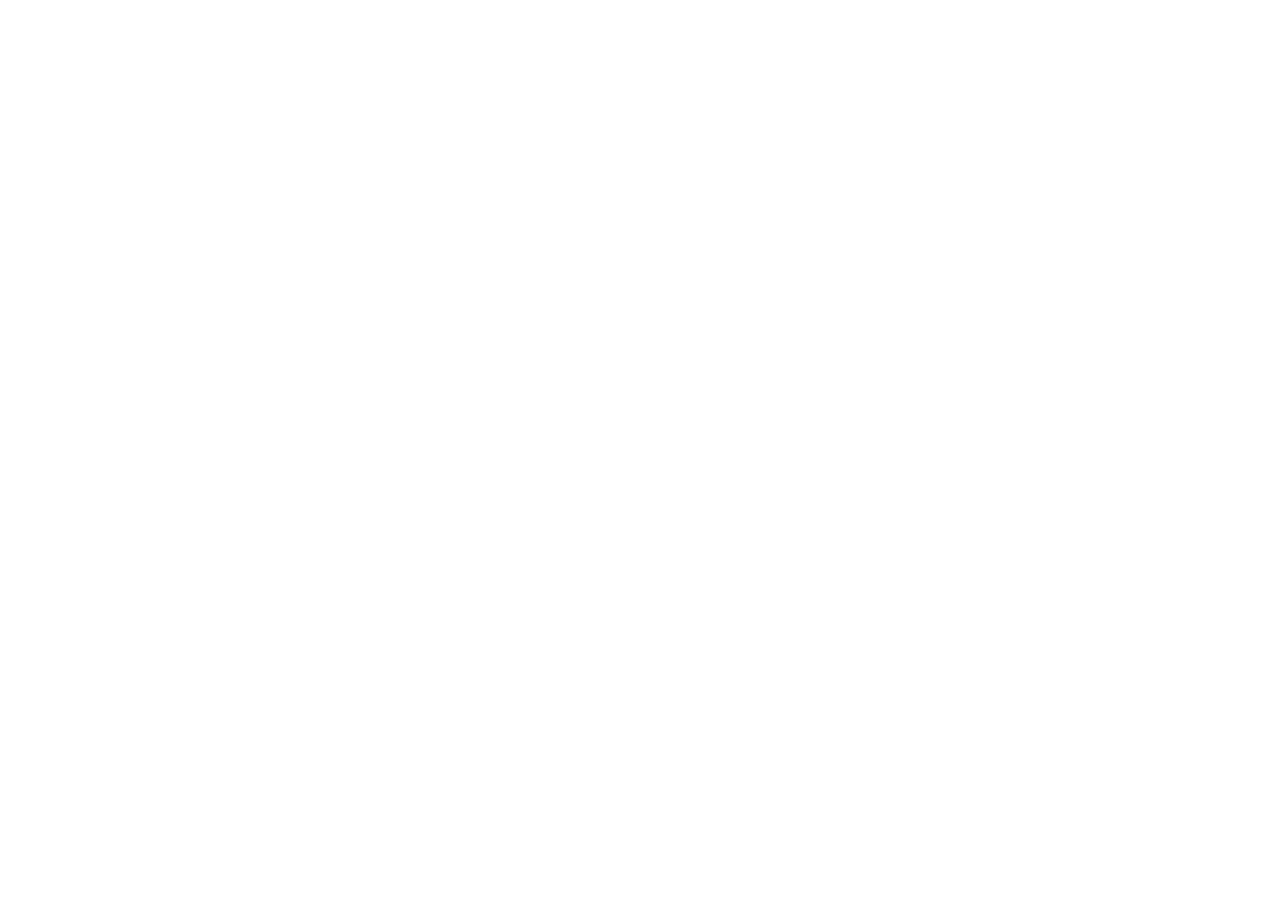
==== pages/login.html @ 02aacc2c "Setup frontend folder structure and add index.html" ====
<!DOCTYPE html>
<html lang="en">
<head>
    <meta charset="UTF-8">
    <meta name="viewport" content="width=device-width, initial-scale=1.0">
    <title>Login - DeshiDokan</title>
</head>
<body>
</body>
</html>
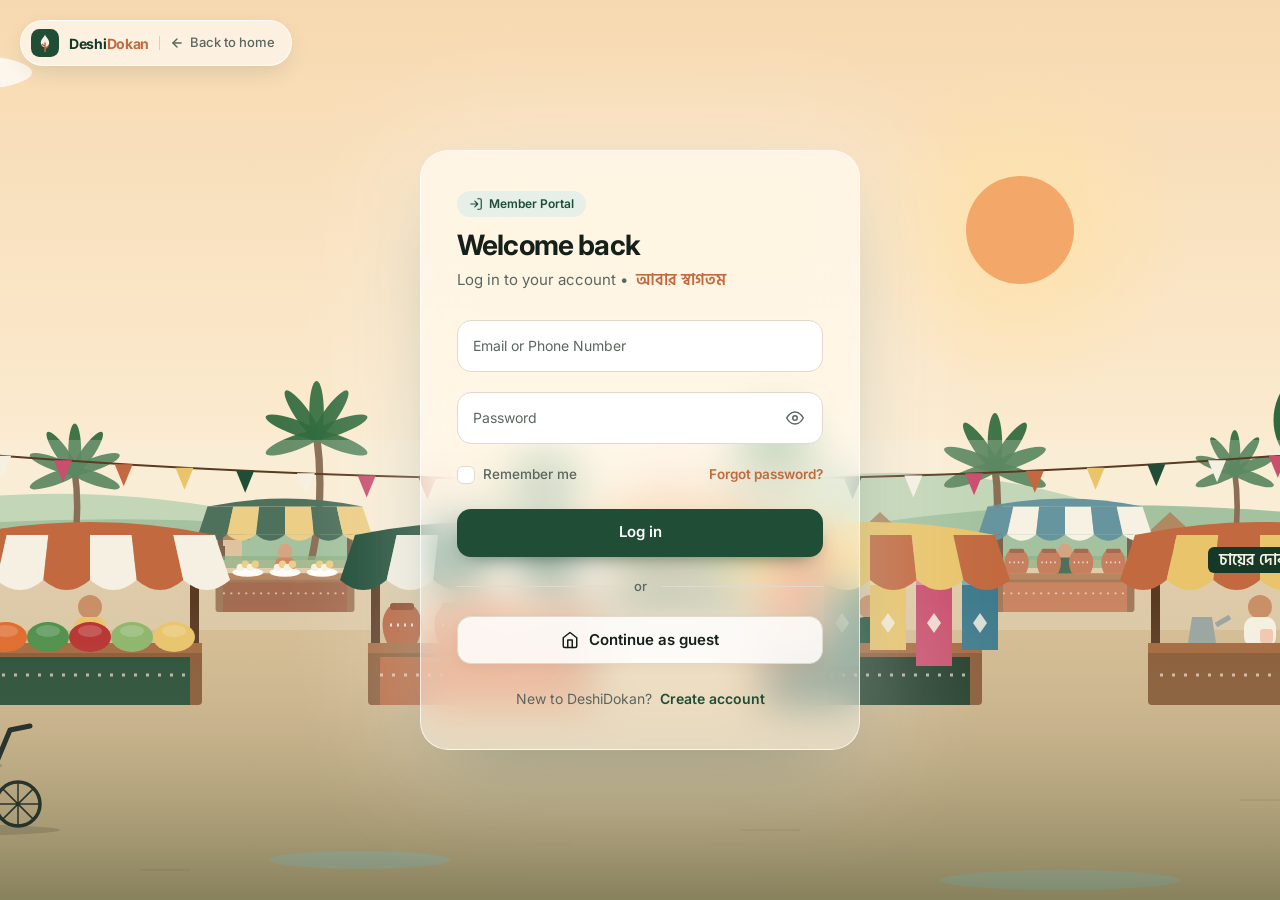
==== commit 16d29b63: "feat: add animated Bangladeshi village market SVG background and pages" ====
--- a/pages/login.html
+++ b/pages/login.html
@@ -1,10 +1,1163 @@
 <!DOCTYPE html>
 <html lang="en">
 <head>
-    <meta charset="UTF-8">
-    <meta name="viewport" content="width=device-width, initial-scale=1.0">
-    <title>Login - DeshiDokan</title>
+<meta charset="UTF-8">
+<script>try{if(sessionStorage.getItem('dd_intro')){document.documentElement.classList.add('no-intro')}else{sessionStorage.setItem('dd_intro','1')}}catch(e){}</script>
+<meta name="viewport" content="width=device-width, initial-scale=1">
+<title>Log in — DeshiDokan | দেশীদোকান</title>
+<meta name="description" content="Log in to DeshiDokan - Connect with authentic heritage products across 64 districts of Bangladesh.">
+<link rel="preconnect" href="https://fonts.googleapis.com">
+<link rel="preconnect" href="https://fonts.gstatic.com" crossorigin>
+<link href="https://fonts.googleapis.com/css2?family=Inter:wght@400;500;600;700&family=Hind+Siliguri:wght@500;600;700&display=swap" rel="stylesheet">
+<!--
+=============================================================================
+DeshiDokan — Login Page (Frontend-Only, Self-Contained)
+Sections:
+  1. Design Tokens & Reset
+  2. Ambient Background & Haat Bazar Canvas Integration
+  3. Intro Curtain Animation (Session-Aware)
+  4. Centered Frosted-Glass Card Layout
+  5. Floating Top-Left "Back to Home" Glass Pill
+  6. Floating Label Inputs, Password Toggle, Checkbox, Buttons & Toast
+  7. Responsive Breakpoints (Desktop, Tablet, Mobile 360px+)
+  8. Interactive JavaScript (3D card tilt, Validation, Demo Simulation)
+=============================================================================
+-->
+<style>
+.no-intro .intro{display:none!important}
+.bg-ambient{display:none}
+
+:root {
+  --forest: #1F4D36;
+  --forest-deep: #153827;
+  --forest-wash: #E6EFE8;
+  --cream: #F6F0E3;
+  --cream-2: #EFE6D2;
+  --white: #ffffff;
+  --terra: #C2693F;
+  --terra-wash: #F6E3D8;
+  --ink: #16201A;
+  --muted: #5B665F;
+  --border: #E1DACA;
+  --gold: #D4A347;
+  --gold-wash: #FAF2DF;
+  --error: #C24A3F;
+  --error-wash: #FDF0EE;
+  --success: #267A4F;
+  --ease: cubic-bezier(.22, 1, .36, 1);
+}
+
+* { box-sizing: border-box; margin: 0; padding: 0; }
+html { scroll-behavior: smooth; height: 100%; }
+
+body {
+  font-family: Inter, system-ui, -apple-system, BlinkMacSystemFont, "Segoe UI", Roboto, sans-serif;
+  color: var(--ink);
+  background: linear-gradient(135deg, #F8F3E7 0%, #F3ECDA 50%, #E7EFE2 100%);
+  min-height: 100vh;
+  min-height: 100svh;
+  display: flex;
+  align-items: center;
+  justify-content: center;
+  padding: 16px;
+  -webkit-font-smoothing: antialiased;
+  line-height: 1.5;
+  overflow-x: clip;
+  position: relative;
+}
+
+.bn { font-family: "Hind Siliguri", Inter, sans-serif; }
+a { color: inherit; text-decoration: none; }
+button { font: inherit; cursor: pointer; border: 0; background: none; color: inherit; }
+
+:focus-visible {
+  outline: 2px solid var(--forest);
+  outline-offset: 3px;
+  border-radius: 8px;
+}
+
+/* Background grid & ambient glow blobs */
+.bg-ambient {
+  position: fixed;
+  inset: 0;
+  pointer-events: none;
+  z-index: 0;
+  overflow: hidden;
+}
+
+/* Intro Curtain (Matches DeshiDokan homepage intro) */
+.intro {
+  position: fixed;
+  inset: 0;
+  z-index: 9999;
+  display: grid;
+  place-items: center;
+  background: var(--forest-deep);
+  transition: transform 0.9s var(--ease) 0.1s, opacity 0.4s ease 1s;
+  animation: introOut 0s linear 1.6s forwards;
+  pointer-events: none;
+}
+.intro .ripple {
+  position: absolute;
+  width: 20px;
+  height: 20px;
+  border-radius: 50%;
+  background: rgba(246, 240, 227, 0.15);
+  animation: ripple 1.6s var(--ease) 0.1s forwards;
+}
+.intro-brand {
+  display: flex;
+  align-items: center;
+  gap: 12px;
+  color: var(--cream);
+  font-size: 2.2rem;
+  font-weight: 600;
+  letter-spacing: -0.03em;
+  position: relative;
+}
+.intro-brand .mark {
+  width: 44px;
+  height: 44px;
+  animation: pop 0.7s var(--ease) both;
+}
+.intro-brand span.l {
+  display: inline-block;
+  opacity: 0;
+  transform: translateY(14px);
+  animation: rise 0.5s var(--ease) forwards;
+}
+body.ready .intro {
+  transform: translateY(-100%);
+}
+@keyframes ripple { to { transform: scale(150); opacity: 0; } }
+@keyframes pop { from { opacity: 0; transform: scale(0.4) rotate(-20deg); } to { opacity: 1; transform: scale(1) rotate(0); } }
+@keyframes rise { to { opacity: 1; transform: none; } }
+@keyframes introOut { to { visibility: hidden; } }
+
+/* Fixed Top-Left Back to Home Glass Pill */
+.nav-back-pill {
+  position: fixed;
+  top: 20px;
+  left: 20px;
+  z-index: 100;
+  display: inline-flex;
+  align-items: center;
+  gap: 10px;
+  padding: 8px 16px 8px 10px;
+  background: rgba(255, 255, 255, 0.6);
+  backdrop-filter: blur(14px);
+  -webkit-backdrop-filter: blur(14px);
+  border: 1px solid rgba(255, 255, 255, 0.85);
+  border-radius: 999px;
+  box-shadow: 0 8px 24px -6px rgba(21, 56, 39, 0.16);
+  color: var(--ink);
+  font-size: 13.5px;
+  font-weight: 600;
+  transition: transform 0.25s var(--ease), background-color 0.25s, box-shadow 0.25s;
+}
+.nav-back-pill:hover {
+  transform: translateY(-2px);
+  background: rgba(255, 255, 255, 0.82);
+  box-shadow: 0 12px 28px -6px rgba(21, 56, 39, 0.22);
+}
+.nav-back-pill:focus-visible {
+  outline: 2px solid var(--forest);
+  outline-offset: 3px;
+}
+.nav-logo-mark {
+  width: 28px;
+  height: 28px;
+  border-radius: 8px;
+  display: flex;
+  align-items: center;
+  justify-content: center;
+  flex-shrink: 0;
+}
+.nav-logo-mark svg {
+  width: 28px;
+  height: 28px;
+}
+.nav-brand-text {
+  display: inline-flex;
+  align-items: center;
+  font-size: 14px;
+  font-weight: 700;
+  letter-spacing: -0.02em;
+  color: var(--forest-deep);
+}
+.nav-brand-text b {
+  color: var(--terra);
+}
+.nav-divider {
+  width: 1px;
+  height: 14px;
+  background: rgba(22, 32, 26, 0.16);
+}
+.nav-back-label {
+  display: inline-flex;
+  align-items: center;
+  gap: 6px;
+  color: var(--muted);
+  font-size: 13px;
+  font-weight: 500;
+  transition: color 0.2s;
+}
+.nav-back-pill:hover .nav-back-label {
+  color: var(--forest-deep);
+}
+.nav-back-label svg {
+  width: 14px;
+  height: 14px;
+  transition: transform 0.2s var(--ease);
+}
+.nav-back-pill:hover .nav-back-label svg {
+  transform: translateX(-2px);
+}
+
+/* Centered Page Wrapper */
+.page-wrap {
+  width: 100%;
+  display: flex;
+  align-items: center;
+  justify-content: center;
+  position: relative;
+  z-index: 10;
+  margin: auto;
+  perspective: 1000px;
+}
+
+/* Centered Card with Soft Faded Glass Look */
+.auth-card {
+  width: 100%;
+  max-width: 440px;
+  background: linear-gradient(180deg, rgba(255, 255, 255, 0.68) 0%, rgba(255, 255, 255, 0.52) 100%);
+  backdrop-filter: blur(22px) saturate(1.5);
+  -webkit-backdrop-filter: blur(22px) saturate(1.5);
+  border: 1px solid rgba(255, 255, 255, 0.7);
+  border-radius: 28px;
+  padding: 40px 36px;
+  box-shadow: 
+    0 30px 80px -30px rgba(21, 56, 39, 0.35), 
+    0 0 120px 20px rgba(255, 255, 255, 0.35);
+  opacity: 0;
+  transform: translateY(18px);
+  filter: blur(10px);
+  transition: transform 0.3s var(--ease), box-shadow 0.3s var(--ease), opacity 0.7s var(--ease), filter 0.7s var(--ease);
+  position: relative;
+}
+
+body.ready .auth-card {
+  opacity: 1;
+  transform: translateY(0);
+  filter: blur(0);
+}
+
+/* Header & Typography */
+.auth-header {
+  margin-bottom: 28px;
+}
+.auth-badge {
+  display: inline-flex;
+  align-items: center;
+  gap: 6px;
+  font-size: 12px;
+  font-weight: 600;
+  color: var(--forest);
+  background: var(--forest-wash);
+  padding: 4px 12px;
+  border-radius: 999px;
+  margin-bottom: 12px;
+}
+.auth-title {
+  font-size: 28px;
+  font-weight: 700;
+  letter-spacing: -0.03em;
+  color: var(--ink);
+  line-height: 1.2;
+}
+.auth-subtitle {
+  font-size: 15px;
+  color: var(--muted);
+  margin-top: 6px;
+}
+.auth-subtitle .bn {
+  font-size: 16px;
+  color: var(--terra);
+  font-weight: 600;
+  margin-left: 4px;
+}
+
+/* Staggered Form Entrance Animation */
+.stagger-item {
+  opacity: 0;
+  transform: translateY(18px);
+  filter: blur(6px);
+  transition: opacity 0.6s var(--ease), transform 0.6s var(--ease), filter 0.6s var(--ease);
+}
+body.ready .stagger-item {
+  opacity: 1;
+  transform: translateY(0);
+  filter: blur(0);
+}
+body.ready .s-1 { transition-delay: 0.10s; }
+body.ready .s-2 { transition-delay: 0.18s; }
+body.ready .s-3 { transition-delay: 0.26s; }
+body.ready .s-4 { transition-delay: 0.34s; }
+body.ready .s-5 { transition-delay: 0.42s; }
+body.ready .s-6 { transition-delay: 0.50s; }
+body.ready .s-7 { transition-delay: 0.58s; }
+
+/* Form Fields & Floating Labels */
+.form-group {
+  position: relative;
+  margin-bottom: 20px;
+}
+
+.input-wrap {
+  position: relative;
+  display: flex;
+  align-items: center;
+}
+
+.form-input {
+  width: 100%;
+  height: 52px;
+  padding: 16px 44px 0 16px;
+  background: #ffffff;
+  border: 1px solid var(--border);
+  border-radius: 14px;
+  font-size: 15px;
+  font-family: inherit;
+  color: var(--ink);
+  transition: border-color 0.25s, box-shadow 0.25s, background-color 0.25s;
+}
+
+.form-input:hover {
+  border-color: #C5BCAC;
+}
+
+.form-input:focus {
+  border-color: var(--forest);
+  background: #ffffff;
+  box-shadow: 0 0 0 4px rgba(31, 77, 54, 0.14);
+  outline: none;
+}
+
+/* Floating Label Behavior */
+.floating-label {
+  position: absolute;
+  left: 16px;
+  top: 15px;
+  font-size: 14px;
+  color: var(--muted);
+  pointer-events: none;
+  transform-origin: left top;
+  transition: transform 0.25s var(--ease), color 0.25s var(--ease), font-size 0.25s var(--ease);
+}
+
+.form-input:focus ~ .floating-label,
+.form-input:not(:placeholder-shown) ~ .floating-label {
+  transform: translateY(-9px) scale(0.78);
+  color: var(--forest);
+  font-weight: 600;
+}
+
+/* Validation Status Styling */
+.form-group.has-error .form-input {
+  border-color: var(--error) !important;
+  background-color: var(--error-wash);
+  box-shadow: 0 0 0 3px rgba(194, 74, 63, 0.15) !important;
+  animation: shake 0.35s ease-in-out;
+}
+.form-group.has-error .floating-label {
+  color: var(--error) !important;
+}
+
+.form-group.has-success .form-input {
+  border-color: var(--success);
+}
+.form-group.has-success .valid-check {
+  opacity: 1;
+  transform: scale(1);
+}
+
+.error-msg {
+  display: none;
+  font-size: 12px;
+  color: var(--error);
+  font-weight: 500;
+  margin-top: 6px;
+  margin-left: 4px;
+  animation: slideDown 0.25s var(--ease);
+}
+.form-group.has-error .error-msg {
+  display: flex;
+  align-items: center;
+  gap: 4px;
+}
+
+@keyframes shake {
+  0%, 100% { transform: translateX(0); }
+  20%, 60% { transform: translateX(-5px); }
+  40%, 80% { transform: translateX(5px); }
+}
+@keyframes slideDown {
+  from { opacity: 0; transform: translateY(-4px); }
+  to { opacity: 1; transform: translateY(0); }
+}
+
+/* Input Icons */
+.input-action-btn {
+  position: absolute;
+  right: 12px;
+  top: 50%;
+  transform: translateY(-50%);
+  width: 32px;
+  height: 32px;
+  border-radius: 8px;
+  display: grid;
+  place-items: center;
+  color: var(--muted);
+  transition: color 0.2s, background-color 0.2s;
+}
+.input-action-btn:hover {
+  color: var(--ink);
+  background: var(--cream-2);
+}
+.input-action-btn svg {
+  width: 18px;
+  height: 18px;
+}
+
+.valid-check {
+  position: absolute;
+  right: 12px;
+  top: 50%;
+  transform: translateY(-50%) scale(0.6);
+  width: 22px;
+  height: 22px;
+  border-radius: 50%;
+  background: var(--success);
+  color: #ffffff;
+  display: grid;
+  place-items: center;
+  opacity: 0;
+  pointer-events: none;
+  transition: opacity 0.25s var(--ease), transform 0.25s var(--ease);
+}
+.valid-check svg {
+  width: 14px;
+  height: 14px;
+}
+.input-wrap.has-toggle .valid-check {
+  right: 44px;
+}
+
+/* Options Bar: Remember me & Forgot Password */
+.options-bar {
+  display: flex;
+  align-items: center;
+  justify-content: space-between;
+  margin: 6px 0 24px;
+  font-size: 13.5px;
+}
+
+.custom-checkbox {
+  display: inline-flex;
+  align-items: center;
+  gap: 8px;
+  cursor: pointer;
+  user-select: none;
+  color: var(--muted);
+  font-weight: 500;
+}
+.custom-checkbox input {
+  position: absolute;
+  opacity: 0;
+  pointer-events: none;
+}
+.checkbox-box {
+  width: 18px;
+  height: 18px;
+  border-radius: 6px;
+  border: 1.5px solid var(--border);
+  background: #ffffff;
+  display: grid;
+  place-items: center;
+  color: #ffffff;
+  transition: background-color 0.2s, border-color 0.2s, box-shadow 0.2s;
+}
+.checkbox-box svg {
+  width: 12px;
+  height: 12px;
+  stroke-dasharray: 20;
+  stroke-dashoffset: 20;
+  transition: stroke-dashoffset 0.25s var(--ease);
+}
+.custom-checkbox input:checked ~ .checkbox-box {
+  background: var(--forest);
+  border-color: var(--forest);
+  box-shadow: 0 2px 6px rgba(31, 77, 54, 0.3);
+}
+.custom-checkbox input:checked ~ .checkbox-box svg {
+  stroke-dashoffset: 0;
+}
+.custom-checkbox input:focus-visible ~ .checkbox-box {
+  outline: 2px solid var(--forest);
+  outline-offset: 2px;
+}
+
+.forgot-link {
+  color: var(--terra);
+  font-weight: 600;
+  transition: color 0.2s, text-decoration 0.2s;
+}
+.forgot-link:hover {
+  text-decoration: underline;
+  color: #A9562E;
+}
+
+/* Primary Button with Diagonal Shine and Ripple */
+.btn {
+  position: relative;
+  overflow: hidden;
+  display: inline-flex;
+  align-items: center;
+  justify-content: center;
+  gap: 10px;
+  width: 100%;
+  height: 48px;
+  padding: 0 22px;
+  border-radius: 14px;
+  font-weight: 600;
+  font-size: 15px;
+  transition: transform 0.3s var(--ease), background-color 0.3s, box-shadow 0.3s;
+  user-select: none;
+}
+
+.btn-primary {
+  background: var(--forest);
+  color: #ffffff;
+  box-shadow: 0 10px 22px -12px rgba(21, 56, 39, 0.8);
+}
+.btn-primary:hover {
+  background: var(--forest-deep);
+  transform: translateY(-2px);
+  box-shadow: 0 14px 26px -12px rgba(21, 56, 39, 0.9);
+}
+.btn-primary::after {
+  content: "";
+  position: absolute;
+  inset: 0;
+  background: linear-gradient(110deg, transparent 30%, rgba(255, 255, 255, 0.28) 50%, transparent 70%);
+  transform: translateX(-120%);
+  transition: transform 0.8s var(--ease);
+}
+.btn-primary:hover::after {
+  transform: translateX(120%);
+}
+
+.btn-ghost {
+  background: rgba(255, 255, 255, 0.85);
+  border: 1px solid var(--border);
+  color: var(--ink);
+  box-shadow: 0 4px 12px rgba(0, 0, 0, 0.04);
+}
+.btn-ghost:hover {
+  background: #ffffff;
+  transform: translateY(-2px);
+  border-color: #C5BCAC;
+  box-shadow: 0 8px 18px rgba(0, 0, 0, 0.08);
+}
+
+/* Button States */
+.btn-spinner {
+  display: none;
+  width: 20px;
+  height: 20px;
+  border: 2.5px solid rgba(255, 255, 255, 0.35);
+  border-top-color: #ffffff;
+  border-radius: 50%;
+  animation: spin 0.8s linear infinite;
+}
+.btn.is-loading .btn-text { opacity: 0; }
+.btn.is-loading .btn-spinner { display: inline-block; position: absolute; }
+.btn.is-loading { pointer-events: none; }
+
+.btn.is-success {
+  background: var(--success) !important;
+}
+.btn-check-icon {
+  display: none;
+  width: 22px;
+  height: 22px;
+}
+.btn.is-success .btn-text { display: none; }
+.btn.is-success .btn-spinner { display: none; }
+.btn.is-success .btn-check-icon { display: inline-block; }
+
+@keyframes spin { to { transform: rotate(360deg); } }
+
+/* Ripple Effect */
+.ripple-wave {
+  position: absolute;
+  border-radius: 50%;
+  background: rgba(255, 255, 255, 0.4);
+  transform: scale(0);
+  animation: btnRipple 0.6s linear;
+  pointer-events: none;
+}
+@keyframes btnRipple {
+  to { transform: scale(3.5); opacity: 0; }
+}
+
+/* Divider */
+.divider {
+  display: flex;
+  align-items: center;
+  gap: 14px;
+  margin: 20px 0;
+  color: var(--muted);
+  font-size: 13px;
+  font-weight: 500;
+}
+.divider::before, .divider::after {
+  content: "";
+  flex: 1;
+  height: 1px;
+  background: var(--border);
+}
+
+/* Footer */
+.auth-footer {
+  text-align: center;
+  margin-top: 24px;
+  font-size: 14px;
+  color: var(--muted);
+}
+.auth-footer a {
+  color: var(--forest);
+  font-weight: 600;
+  margin-left: 4px;
+  transition: color 0.2s, text-decoration 0.2s;
+}
+.auth-footer a:hover {
+  text-decoration: underline;
+  color: var(--forest-deep);
+}
+
+/* Toast Notification */
+.toast-container {
+  position: fixed;
+  bottom: 24px;
+  right: 24px;
+  z-index: 10000;
+  display: flex;
+  flex-direction: column;
+  gap: 10px;
+  pointer-events: none;
+}
+
+.toast {
+  pointer-events: auto;
+  display: inline-flex;
+  align-items: center;
+  gap: 10px;
+  padding: 12px 20px;
+  background: var(--forest-deep);
+  color: var(--cream);
+  border-radius: 14px;
+  font-size: 14px;
+  font-weight: 500;
+  box-shadow: 0 16px 36px -10px rgba(22, 32, 26, 0.5);
+  border: 1px solid rgba(255, 255, 255, 0.15);
+  transform: translateY(20px) scale(0.95);
+  opacity: 0;
+  transition: transform 0.35s var(--ease), opacity 0.35s var(--ease);
+}
+.toast.active {
+  transform: translateY(0) scale(1);
+  opacity: 1;
+}
+.toast.toast-terra {
+  background: var(--terra);
+}
+.toast.toast-error {
+  background: var(--error);
+}
+.toast svg {
+  width: 18px;
+  height: 18px;
+  flex-shrink: 0;
+}
+
+/* Responsive Media Queries */
+@media (max-width: 600px) {
+  body {
+    padding: 70px 16px 24px;
+    align-items: center;
+  }
+  .nav-back-pill {
+    top: 14px;
+    left: 14px;
+    padding: 7px 12px 7px 8px;
+  }
+  .nav-brand-text, .nav-divider {
+    display: none;
+  }
+  .nav-back-label span {
+    display: inline;
+  }
+}
+
+@media (max-width: 480px) {
+  .auth-card {
+    padding: 30px 22px;
+    border-radius: 24px;
+  }
+  .auth-title {
+    font-size: 24px;
+  }
+  .options-bar {
+    flex-direction: column;
+    align-items: flex-start;
+    gap: 12px;
+  }
+}
+
+/* Accessibility: Reduced Motion */
+@media (prefers-reduced-motion: reduce) {
+  *, ::before, ::after {
+    animation-duration: 0.01ms !important;
+    animation-iteration-count: 1 !important;
+    transition-duration: 0.01ms !important;
+  }
+  .intro { display: none !important; }
+  .auth-card { opacity: 1 !important; transform: none !important; filter: none !important; }
+  body.ready .stagger-item { opacity: 1 !important; transform: none !important; filter: none !important; }
+}
+</style>
 </head>
 <body>
+
+<!-- Ambient Faint Grid & Colored Floating Blobs -->
+<div class="bg-ambient" aria-hidden="true"></div>
+
+<!-- Top-Left Navigation Back Pill -->
+<a href="../index.html" class="nav-back-pill" aria-label="Back to home">
+  <span class="nav-logo-mark" aria-hidden="true">
+    <svg viewBox="0 0 40 40">
+      <rect width="40" height="40" rx="12" fill="#1F4D36"/>
+      <path d="M20 8c-1 4-6 6-6 12a6 6 0 0 0 12 0c0-6-5-8-6-12Z" fill="#F6F0E3"/>
+      <path d="M20 20v12M20 25l-4-3M20 28l4-3" stroke="#C2693F" stroke-width="2.2" stroke-linecap="round" fill="none"/>
+    </svg>
+  </span>
+  <span class="nav-brand-text">Deshi<b>Dokan</b></span>
+  <span class="nav-divider" aria-hidden="true"></span>
+  <span class="nav-back-label">
+    <svg viewBox="0 0 24 24" fill="none" stroke="currentColor" stroke-width="2.5" stroke-linecap="round" stroke-linejoin="round">
+      <line x1="19" y1="12" x2="5" y2="12"></line>
+      <polyline points="12 19 5 12 12 5"></polyline>
+    </svg>
+    <span>Back to home</span>
+  </span>
+</a>
+
+<!-- Intro Curtain (Branded Entrance Animation) -->
+<div class="intro" id="introCurtain" aria-hidden="true">
+  <div class="ripple"></div>
+  <div class="intro-brand">
+    <svg class="mark" viewBox="0 0 40 40">
+      <rect width="40" height="40" rx="12" fill="#1F4D36"/>
+      <path d="M20 8c-1 4-6 6-6 12a6 6 0 0 0 12 0c0-6-5-8-6-12Z" fill="#F6F0E3"/>
+      <path d="M20 20v12M20 25l-4-3M20 28l4-3" stroke="#C2693F" stroke-width="2" stroke-linecap="round" fill="none"/>
+    </svg>
+    <span id="introLetters"></span>
+  </div>
+</div>
+
+<!-- Toast Notifications Container -->
+<div class="toast-container" id="toastContainer" aria-live="polite"></div>
+
+<!-- Centered Screen Layout -->
+<main class="page-wrap">
+
+  <!-- Centered Form Card -->
+  <div class="auth-card" id="loginCard">
+    
+    <!-- Card Header -->
+    <header class="auth-header stagger-item s-1">
+      <div class="auth-badge">
+        <svg width="14" height="14" viewBox="0 0 24 24" fill="none" stroke="currentColor" stroke-width="2" stroke-linecap="round" stroke-linejoin="round">
+          <path d="M15 3h4a2 2 0 0 1 2 2v14a2 2 0 0 1-2 2h-4M10 17l5-5-5-5M15 12H3"/>
+        </svg>
+        <span>Member Portal</span>
+      </div>
+      <h1 class="auth-title">Welcome back</h1>
+      <p class="auth-subtitle">Log in to your account • <span class="bn">আবার স্বাগতম</span></p>
+    </header>
+
+    <!-- Login Form (Frontend Only, Novalidate) -->
+    <form id="loginForm" novalidate>
+      
+      <!-- Field 1: Email or Phone -->
+      <div class="form-group stagger-item s-2" id="groupEmail">
+        <div class="input-wrap">
+          <input 
+            type="text" 
+            id="userAccount" 
+            name="email" 
+            class="form-input" 
+            placeholder=" " 
+            autocomplete="username" 
+            required 
+            aria-describedby="emailError"
+          >
+          <label for="userAccount" class="floating-label">Email or Phone Number</label>
+          <div class="valid-check" aria-hidden="true">
+            <svg viewBox="0 0 24 24" fill="none" stroke="currentColor" stroke-width="3" stroke-linecap="round" stroke-linejoin="round">
+              <polyline points="20 6 9 17 4 12"></polyline>
+            </svg>
+          </div>
+        </div>
+        <div class="error-msg" id="emailError" role="alert">
+          <svg width="13" height="13" viewBox="0 0 24 24" fill="none" stroke="currentColor" stroke-width="2.5">
+            <circle cx="12" cy="12" r="10"/><line x1="12" y1="8" x2="12" y2="12"/><line x1="12" y1="16" x2="12.01" y2="16"/>
+          </svg>
+          <span class="err-text">Please enter a valid email or 11-digit phone number</span>
+        </div>
+      </div>
+
+      <!-- Field 2: Password with Show/Hide toggle -->
+      <div class="form-group stagger-item s-3" id="groupPassword">
+        <div class="input-wrap has-toggle">
+          <input 
+            type="password" 
+            id="userPassword" 
+            name="password" 
+            class="form-input" 
+            placeholder=" " 
+            autocomplete="current-password" 
+            required 
+            aria-describedby="passwordError"
+          >
+          <label for="userPassword" class="floating-label">Password</label>
+          <div class="valid-check" aria-hidden="true">
+            <svg viewBox="0 0 24 24" fill="none" stroke="currentColor" stroke-width="3" stroke-linecap="round" stroke-linejoin="round">
+              <polyline points="20 6 9 17 4 12"></polyline>
+            </svg>
+          </div>
+          <button type="button" class="input-action-btn" id="togglePasswordBtn" aria-label="Toggle password visibility">
+            <!-- Eye open icon -->
+            <svg id="eyeOpen" viewBox="0 0 24 24" fill="none" stroke="currentColor" stroke-width="2" stroke-linecap="round" stroke-linejoin="round">
+              <path d="M1 12s4-8 11-8 11 8 11 8-4 8-11 8-11-8-11-8z"/>
+              <circle cx="12" cy="12" r="3"/>
+            </svg>
+            <!-- Eye closed icon -->
+            <svg id="eyeClosed" style="display:none;" viewBox="0 0 24 24" fill="none" stroke="currentColor" stroke-width="2" stroke-linecap="round" stroke-linejoin="round">
+              <path d="M17.94 17.94A10.07 10.07 0 0 1 12 20c-7 0-11-8-11-8a18.45 18.45 0 0 1 5.06-5.94M9.9 4.24A9.12 9.12 0 0 1 12 4c7 0 11 8 11 8a18.5 18.5 0 0 1-2.16 3.19m-6.72-1.07a3 3 0 1 1-4.24-4.24"/>
+              <line x1="1" y1="1" x2="23" y2="23"/>
+            </svg>
+          </button>
+        </div>
+        <div class="error-msg" id="passwordError" role="alert">
+          <svg width="13" height="13" viewBox="0 0 24 24" fill="none" stroke="currentColor" stroke-width="2.5">
+            <circle cx="12" cy="12" r="10"/><line x1="12" y1="8" x2="12" y2="12"/><line x1="12" y1="16" x2="12.01" y2="16"/>
+          </svg>
+          <span class="err-text">Password must be at least 8 characters</span>
+        </div>
+      </div>
+
+      <!-- Options: Custom Checkbox & Forgot Password -->
+      <div class="options-bar stagger-item s-4">
+        <label class="custom-checkbox">
+          <input type="checkbox" name="remember" id="rememberMe">
+          <span class="checkbox-box" aria-hidden="true">
+            <svg viewBox="0 0 24 24" fill="none" stroke="currentColor" stroke-width="3" stroke-linecap="round" stroke-linejoin="round">
+              <polyline points="20 6 9 17 4 12"></polyline>
+            </svg>
+          </span>
+          <span>Remember me</span>
+        </label>
+        <a href="#" class="forgot-link" id="forgotPassLink">Forgot password?</a>
+      </div>
+
+      <!-- Submit Button -->
+      <div class="stagger-item s-5">
+        <button type="submit" class="btn btn-primary" id="loginBtn">
+          <span class="btn-text">Log in</span>
+          <span class="btn-spinner" aria-hidden="true"></span>
+          <svg class="btn-check-icon" viewBox="0 0 24 24" fill="none" stroke="currentColor" stroke-width="3" stroke-linecap="round" stroke-linejoin="round">
+            <polyline points="20 6 9 17 4 12"></polyline>
+          </svg>
+        </button>
+      </div>
+
+    </form>
+
+    <!-- Divider -->
+    <div class="divider stagger-item s-6">or</div>
+
+    <!-- Guest Access Ghost Button -->
+    <div class="stagger-item s-6">
+      <a href="../index.html" class="btn btn-ghost">
+        <svg width="18" height="18" viewBox="0 0 24 24" fill="none" stroke="currentColor" stroke-width="2" stroke-linecap="round" stroke-linejoin="round">
+          <path d="M3 9l9-7 9 7v11a2 2 0 0 1-2 2H5a2 2 0 0 1-2-2z"></path>
+          <polyline points="9 22 9 12 15 12 15 22"></polyline>
+        </svg>
+        <span>Continue as guest</span>
+      </a>
+    </div>
+
+    <!-- Footer: Link to Registration -->
+    <footer class="auth-footer stagger-item s-7">
+      <span>New to DeshiDokan?</span>
+      <a href="register.html">Create account</a>
+    </footer>
+
+  </div>
+
+</main>
+
+<!-- Vanilla JavaScript (Interactivity, Validation, Animations, No Libraries) -->
+<script>
+(function() {
+  'use strict';
+
+  // 1. DOM Elements
+  var body = document.body;
+  var introCurtain = document.getElementById('introCurtain');
+  var introLetters = document.getElementById('introLetters');
+  var loginForm = document.getElementById('loginForm');
+  var userInput = document.getElementById('userAccount');
+  var passInput = document.getElementById('userPassword');
+  var groupEmail = document.getElementById('groupEmail');
+  var groupPassword = document.getElementById('groupPassword');
+  var togglePassBtn = document.getElementById('togglePasswordBtn');
+  var eyeOpen = document.getElementById('eyeOpen');
+  var eyeClosed = document.getElementById('eyeClosed');
+  var forgotPassLink = document.getElementById('forgotPassLink');
+  var loginBtn = document.getElementById('loginBtn');
+  var loginCard = document.getElementById('loginCard');
+  var toastContainer = document.getElementById('toastContainer');
+  var prefersReduced = window.matchMedia('(prefers-reduced-motion: reduce)').matches;
+
+  // 2. Intro Curtain Letter Animation
+  var skip = document.documentElement.classList.contains('no-intro');
+  if (!prefersReduced && !skip && introLetters) {
+    var brandName = 'DeshiDokan';
+    brandName.split('').forEach(function(letter, i) {
+      var span = document.createElement('span');
+      span.className = 'l';
+      span.textContent = letter;
+      span.style.animationDelay = (0.2 + i * 0.05) + 's';
+      introLetters.appendChild(span);
+    });
+    setTimeout(function() {
+      body.classList.add('ready');
+    }, 1100);
+  } else {
+    body.classList.add('ready');
+    if (introCurtain) introCurtain.style.display = 'none';
+  }
+
+  // 3. Subtle 3D Tilt on Login Card (max 3deg on desktop only)
+  if (!prefersReduced && loginCard && window.innerWidth > 900) {
+    loginCard.addEventListener('mousemove', function(e) {
+      var rect = loginCard.getBoundingClientRect();
+      var x = (e.clientX - rect.left) / rect.width - 0.5;
+      var y = (e.clientY - rect.top) / rect.height - 0.5;
+      loginCard.style.transform = 'perspective(1000px) rotateY(' + (x * 3) + 'deg) rotateX(' + (-y * 3) + 'deg)';
+    });
+
+    loginCard.addEventListener('mouseleave', function() {
+      loginCard.style.transform = 'perspective(1000px) rotateY(0deg) rotateX(0deg)';
+    });
+  }
+
+  // 4. Toast Notification System
+  function showToast(message, type) {
+    var toast = document.createElement('div');
+    toast.className = 'toast' + (type ? ' toast-' + type : '');
+    
+    var iconSvg = '<svg viewBox="0 0 24 24" fill="none" stroke="currentColor" stroke-width="2.5" stroke-linecap="round" stroke-linejoin="round"><circle cx="12" cy="12" r="10"/><path d="M12 16v-4M12 8h.01"/></svg>';
+    if (type === 'success') {
+      iconSvg = '<svg viewBox="0 0 24 24" fill="none" stroke="currentColor" stroke-width="2.5" stroke-linecap="round" stroke-linejoin="round"><polyline points="20 6 9 17 4 12"/></svg>';
+    }
+
+    toast.innerHTML = iconSvg + '<span>' + message + '</span>';
+    toastContainer.appendChild(toast);
+
+    // Trigger entrance animation
+    setTimeout(function() { toast.classList.add('active'); }, 20);
+
+    // Auto dismiss after 3.2s
+    setTimeout(function() {
+      toast.classList.remove('active');
+      setTimeout(function() {
+        if (toast.parentNode) toast.parentNode.removeChild(toast);
+      }, 400);
+    }, 3200);
+  }
+
+  // 5. Show/Hide Password Toggle
+  togglePassBtn.addEventListener('click', function() {
+    var isPass = passInput.type === 'password';
+    passInput.type = isPass ? 'text' : 'password';
+    eyeOpen.style.display = isPass ? 'none' : 'block';
+    eyeClosed.style.display = isPass ? 'block' : 'none';
+    passInput.focus();
+  });
+
+  // 6. Forgot Password Link Toast
+  forgotPassLink.addEventListener('click', function(e) {
+    e.preventDefault();
+    showToast('Password reset is not connected yet (Frontend Demo).', 'terra');
+  });
+
+  // 7. Form Validation Logic
+  var emailRegex = /^[^\s@]+@[^\s@]+\.[^\s@]+$/;
+  var bdPhoneRegex = /^(?:\+88|88)?(01[3-9]\d{8})$/;
+
+  function validateAccountField() {
+    var val = userInput.value.trim();
+    if (!val) {
+      setFieldError(groupEmail, 'Email or phone number is required');
+      return false;
+    }
+    var cleanPhone = val.replace(/[\s-]/g, '');
+    var isEmail = emailRegex.test(val);
+    var isPhone = bdPhoneRegex.test(cleanPhone);
+
+    if (!isEmail && !isPhone) {
+      setFieldError(groupEmail, 'Enter a valid email or 11-digit BD phone (+8801...)');
+      return false;
+    }
+    setFieldSuccess(groupEmail);
+    return true;
+  }
+
+  function validatePasswordField() {
+    var val = passInput.value;
+    if (!val) {
+      setFieldError(groupPassword, 'Password is required');
+      return false;
+    }
+    if (val.length < 8) {
+      setFieldError(groupPassword, 'Password must be at least 8 characters');
+      return false;
+    }
+    setFieldSuccess(groupPassword);
+    return true;
+  }
+
+  function setFieldError(group, msg) {
+    group.classList.remove('has-success');
+    group.classList.add('has-error');
+    var input = group.querySelector('.form-input');
+    if (input) input.setAttribute('aria-invalid', 'true');
+    var errEl = group.querySelector('.err-text');
+    if (errEl) errEl.textContent = msg;
+  }
+
+  function setFieldSuccess(group) {
+    group.classList.remove('has-error');
+    group.classList.add('has-success');
+    var input = group.querySelector('.form-input');
+    if (input) input.removeAttribute('aria-invalid');
+  }
+
+  userInput.addEventListener('blur', validateAccountField);
+  passInput.addEventListener('blur', validatePasswordField);
+
+  userInput.addEventListener('input', function() {
+    if (groupEmail.classList.contains('has-error')) {
+      groupEmail.classList.remove('has-error');
+    }
+  });
+  passInput.addEventListener('input', function() {
+    if (groupPassword.classList.contains('has-error')) {
+      groupPassword.classList.remove('has-error');
+    }
+  });
+
+  // 8. Button Ripple Click Effect
+  loginBtn.addEventListener('click', function(e) {
+    var rect = loginBtn.getBoundingClientRect();
+    var ripple = document.createElement('span');
+    ripple.className = 'ripple-wave';
+    var size = Math.max(rect.width, rect.height);
+    ripple.style.width = ripple.style.height = size + 'px';
+    ripple.style.left = (e.clientX - rect.left - size / 2) + 'px';
+    ripple.style.top = (e.clientY - rect.top - size / 2) + 'px';
+    loginBtn.appendChild(ripple);
+    setTimeout(function() { if (ripple.parentNode) ripple.parentNode.removeChild(ripple); }, 600);
+  });
+
+  // 9. Form Submission
+  loginForm.addEventListener('submit', function(e) {
+    e.preventDefault();
+
+    var isAccountValid = validateAccountField();
+    var isPassValid = validatePasswordField();
+
+    if (!isAccountValid || !isPassValid) {
+      showToast('Please correct the highlighted fields.', 'error');
+      return;
+    }
+
+    loginBtn.classList.add('is-loading');
+    loginBtn.disabled = true;
+
+    try {
+      var rememberChecked = document.getElementById('rememberMe').checked;
+      if (rememberChecked) {
+        localStorage.setItem('dd_demo_user', JSON.stringify({
+          account: userInput.value.trim(),
+          loggedAt: new Date().toISOString()
+        }));
+      }
+    } catch (err) {}
+
+    // Simulate backend response after 1.2s
+    // DEMO ONLY: replace with fetch() to backend later.
+    setTimeout(function() {
+      loginBtn.classList.remove('is-loading');
+      loginBtn.classList.add('is-success');
+
+      showToast('Demo login successful! Redirecting...', 'success');
+
+      setTimeout(function() {
+        window.location.href = '../index.html';
+      }, 1000);
+    }, 1200);
+  });
+
+  /*
+  =============================================================================
+  BACKEND INTEGRATION BLUEPRINT (FOR FUTURE REAL API HOOKUP)
+  =============================================================================
+  async function submitLoginToBackend(payload) {
+    try {
+      const response = await fetch('/api/v1/auth/login', {
+        method: 'POST',
+        headers: { 'Content-Type': 'application/json', 'Accept': 'application/json' },
+        body: JSON.stringify(payload)
+      });
+      const data = await response.json();
+      if (!response.ok) throw new Error(data.message || 'Login failed');
+      return data;
+    } catch (error) {
+      showToast(error.message, 'error');
+      throw error;
+    }
+  }
+  =============================================================================
+  */
+
+})();
+</script>
+
+<script src="../haat-bg.js"></script>
 </body>
 </html>
